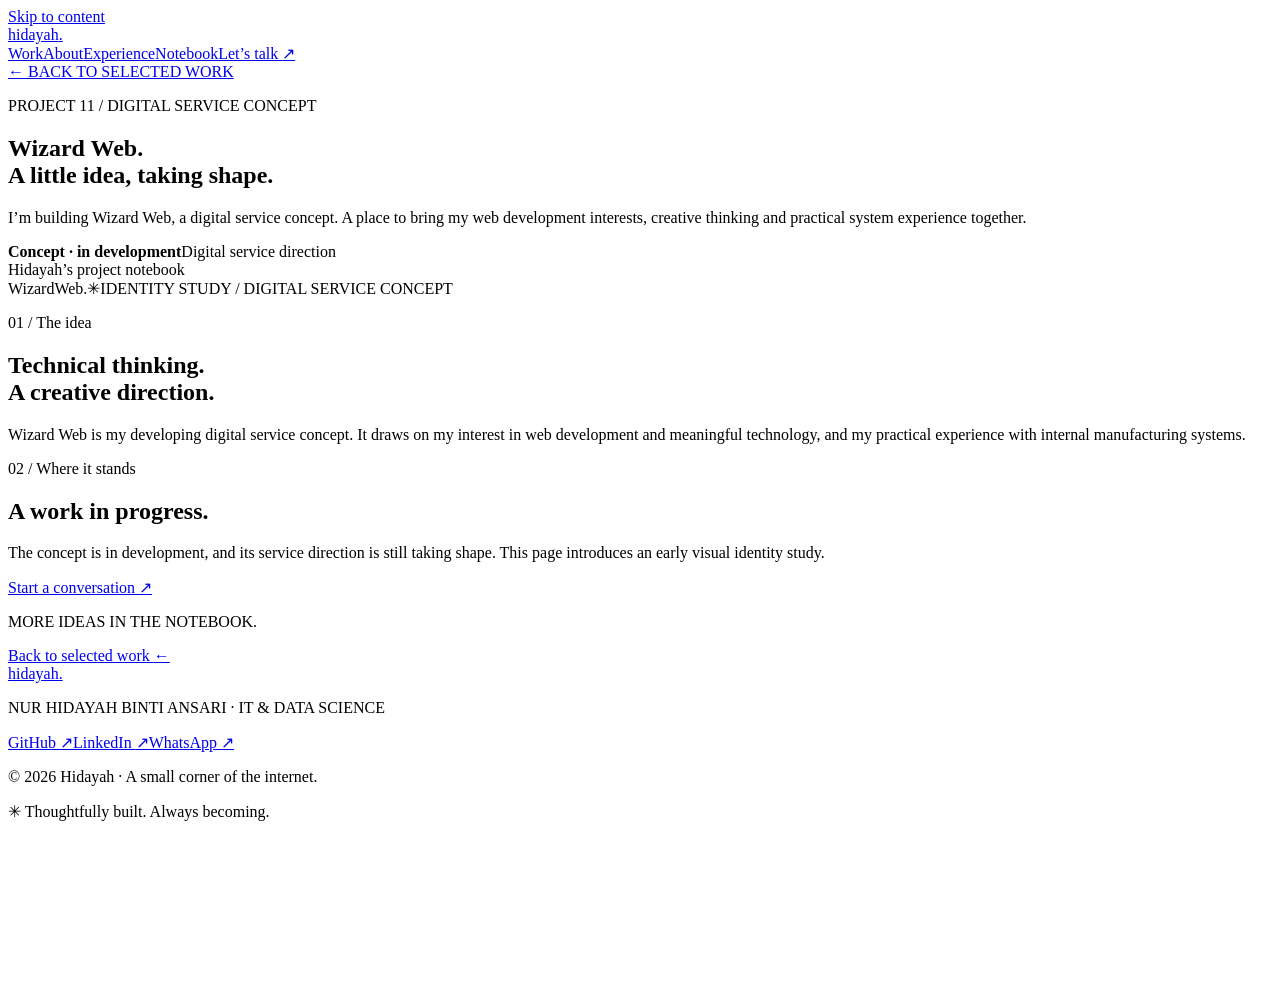
==== projects/wizard-web.html @ aade4ff9 "Add files via upload" ====
<!doctype html>
<html lang="en">
  <head>
    <meta charset="utf-8" />
    <meta name="viewport" content="width=device-width, initial-scale=1" />
    <meta name="color-scheme" content="light" />
    <meta name="theme-color" content="#fafbf8" />
    <title>Wizard Web — Hidayah’s Digital Service Concept</title>
    <meta
      name="description"
      content="Wizard Web is Hidayah’s developing digital service concept, bringing technical thinking, creativity and practical problem-solving together."
    />
    <meta name="author" content="Nur Hidayah Binti Ansari" />
    <link
      rel="canonical"
      href="https://nrhdyh.github.io/Get-To-Know-Me/projects/wizard-web.html"
    />
    <meta property="og:type" content="website" />
    <meta
      property="og:title"
      content="Wizard Web — Hidayah’s Digital Service Concept"
    />
    <meta
      property="og:description"
      content="Wizard Web is Hidayah’s developing digital service concept, bringing technical thinking, creativity and practical problem-solving together."
    />
    <meta
      property="og:url"
      content="https://nrhdyh.github.io/Get-To-Know-Me/projects/wizard-web.html"
    />
    <meta
      property="og:image"
      content="https://nrhdyh.github.io/Get-To-Know-Me/images/me.jpeg"
    />
    <meta name="twitter:card" content="summary_large_image" />
    <link rel="icon" href="../assets/favicon.svg" type="image/svg+xml" />
    <link
      rel="preload"
      href="../assets/fonts/manrope.woff2"
      as="font"
      type="font/woff2"
      crossorigin
    />
    <link rel="stylesheet" href="../assets/site.css" />
    <script src="../assets/site.js" defer></script>
  </head>
  <body id="top">
    <a class="skip-link" href="#main">Skip to content</a>
    <header class="site-header">
      <div class="scroll-progress" id="scrollProgress" aria-hidden="true"></div>
      <div class="wrap header-inner">
        <a class="brand" href="../index.html#top" aria-label="Hidayah, home"
          ><span class="brand-mark" aria-hidden="true"
            ><i></i><i></i><i></i><i></i></span
          ><span>hidayah<span class="dot">.</span></span></a
        >
        <nav class="nav" id="navigation" aria-label="Main navigation">
          <a class="nav-link" href="../index.html#portfolio">Work</a
          ><a class="nav-link" href="../index.html#about">About</a
          ><a class="nav-link" href="../index.html#experience">Experience</a
          ><a class="nav-link" href="../index.html#exploring">Notebook</a
          ><a class="nav-cta" href="../index.html#contact"
            >Let’s talk <span class="arrow" aria-hidden="true">↗</span></a
          >
        </nav>
        <button
          class="motion-toggle"
          type="button"
          data-motion-toggle
          aria-pressed="false"
          hidden
        >
          Motion off</button
        ><button
          class="menu-toggle"
          type="button"
          id="menuToggle"
          aria-expanded="false"
          aria-controls="navigation"
          aria-label="Open navigation"
          hidden
        >
          ☰
        </button>
      </div>
    </header>
    <main id="main">
      <section class="case-hero">
        <div class="wrap">
          <a class="case-back" href="../index.html#portfolio"
            >← BACK TO SELECTED WORK</a
          >
          <p class="eyebrow">PROJECT 11 / DIGITAL SERVICE CONCEPT</p>
          <h1>Wizard Web.<br />A little idea, taking shape.</h1>
          <div class="case-intro">
            <p>
              I’m building Wizard Web, a digital service concept. A place to
              bring my web development interests, creative thinking and
              practical system experience together.
            </p>
            <div class="case-meta">
              <strong>Concept · in development</strong>Digital service direction<br />Hidayah’s
              project notebook
            </div>
          </div>
        </div>
      </section>
      <section class="case-media" aria-label="Wizard Web visual identity study">
        <div class="wrap">
          <div class="wizard-stage concept-visual">
            <span class="wizard-grid" aria-hidden="true"></span
            ><span class="wizard-mark">Wizard<span>Web.</span></span
            ><span class="wizard-spark" aria-hidden="true">✳</span
            ><span class="wizard-annotation"
              >IDENTITY STUDY / DIGITAL SERVICE CONCEPT</span
            >
          </div>
        </div>
      </section>
      <div class="wrap">
        <div class="case-story">
          <section data-reveal>
            <p class="eyebrow"><span class="section-no">01 /</span> The idea</p>
            <h2>Technical thinking.<br />A creative direction.</h2>
            <p>
              Wizard Web is my developing digital service concept. It draws on
              my interest in web development and meaningful technology, and my
              practical experience with internal manufacturing systems.
            </p>
          </section>
          <section data-reveal>
            <p class="eyebrow">
              <span class="section-no">02 /</span> Where it stands
            </p>
            <h2>A work in progress.</h2>
            <p>
              The concept is in development, and its service direction is still
              taking shape. This page introduces an early visual identity study.
            </p>
            <a class="text-link" href="../index.html#contact"
              >Start a conversation
              <span class="arrow" aria-hidden="true">↗</span></a
            >
          </section>
        </div>
        <div class="case-outro">
          <p>MORE IDEAS IN THE NOTEBOOK.</p>
          <a class="btn btn-light" href="../index.html#portfolio"
            >Back to selected work
            <span class="arrow" aria-hidden="true">←</span></a
          >
        </div>
      </div>
    </main>
    <footer class="footer">
      <div class="wrap">
        <div class="footer-top">
          <div>
            <a class="footer-brand" href="../index.html#top">hidayah.</a>
            <p class="footer-name">
              NUR HIDAYAH BINTI ANSARI · IT &amp; DATA SCIENCE
            </p>
          </div>
          <div class="footer-social">
            <a
              href="https://github.com/nrhdyh"
              target="_blank"
              rel="noopener noreferrer"
              >GitHub <span class="arrow" aria-hidden="true">↗</span></a
            ><a
              href="https://www.linkedin.com/in/nur-hidayah-711868215"
              target="_blank"
              rel="noopener noreferrer"
              >LinkedIn <span class="arrow" aria-hidden="true">↗</span></a
            ><a
              href="https://wa.me/60125057046"
              target="_blank"
              rel="noopener noreferrer"
              >WhatsApp <span class="arrow" aria-hidden="true">↗</span></a
            >
          </div>
        </div>
        <div class="footer-bottom">
          <p>© 2026 Hidayah · A small corner of the internet.</p>
          <p class="footer-signature">
            <span aria-hidden="true">✳</span> Thoughtfully built. Always
            becoming.
          </p>
        </div>
      </div>
    </footer>
    <button
      class="back-top"
      id="backTop"
      type="button"
      aria-label="Back to top"
      hidden
    >
      ↑</button
    ><canvas class="cursor-canvas" id="cursorTrail" aria-hidden="true"></canvas
    ><span class="cursor-label" id="cursorLabel" aria-hidden="true"></span>
  </body>
</html>
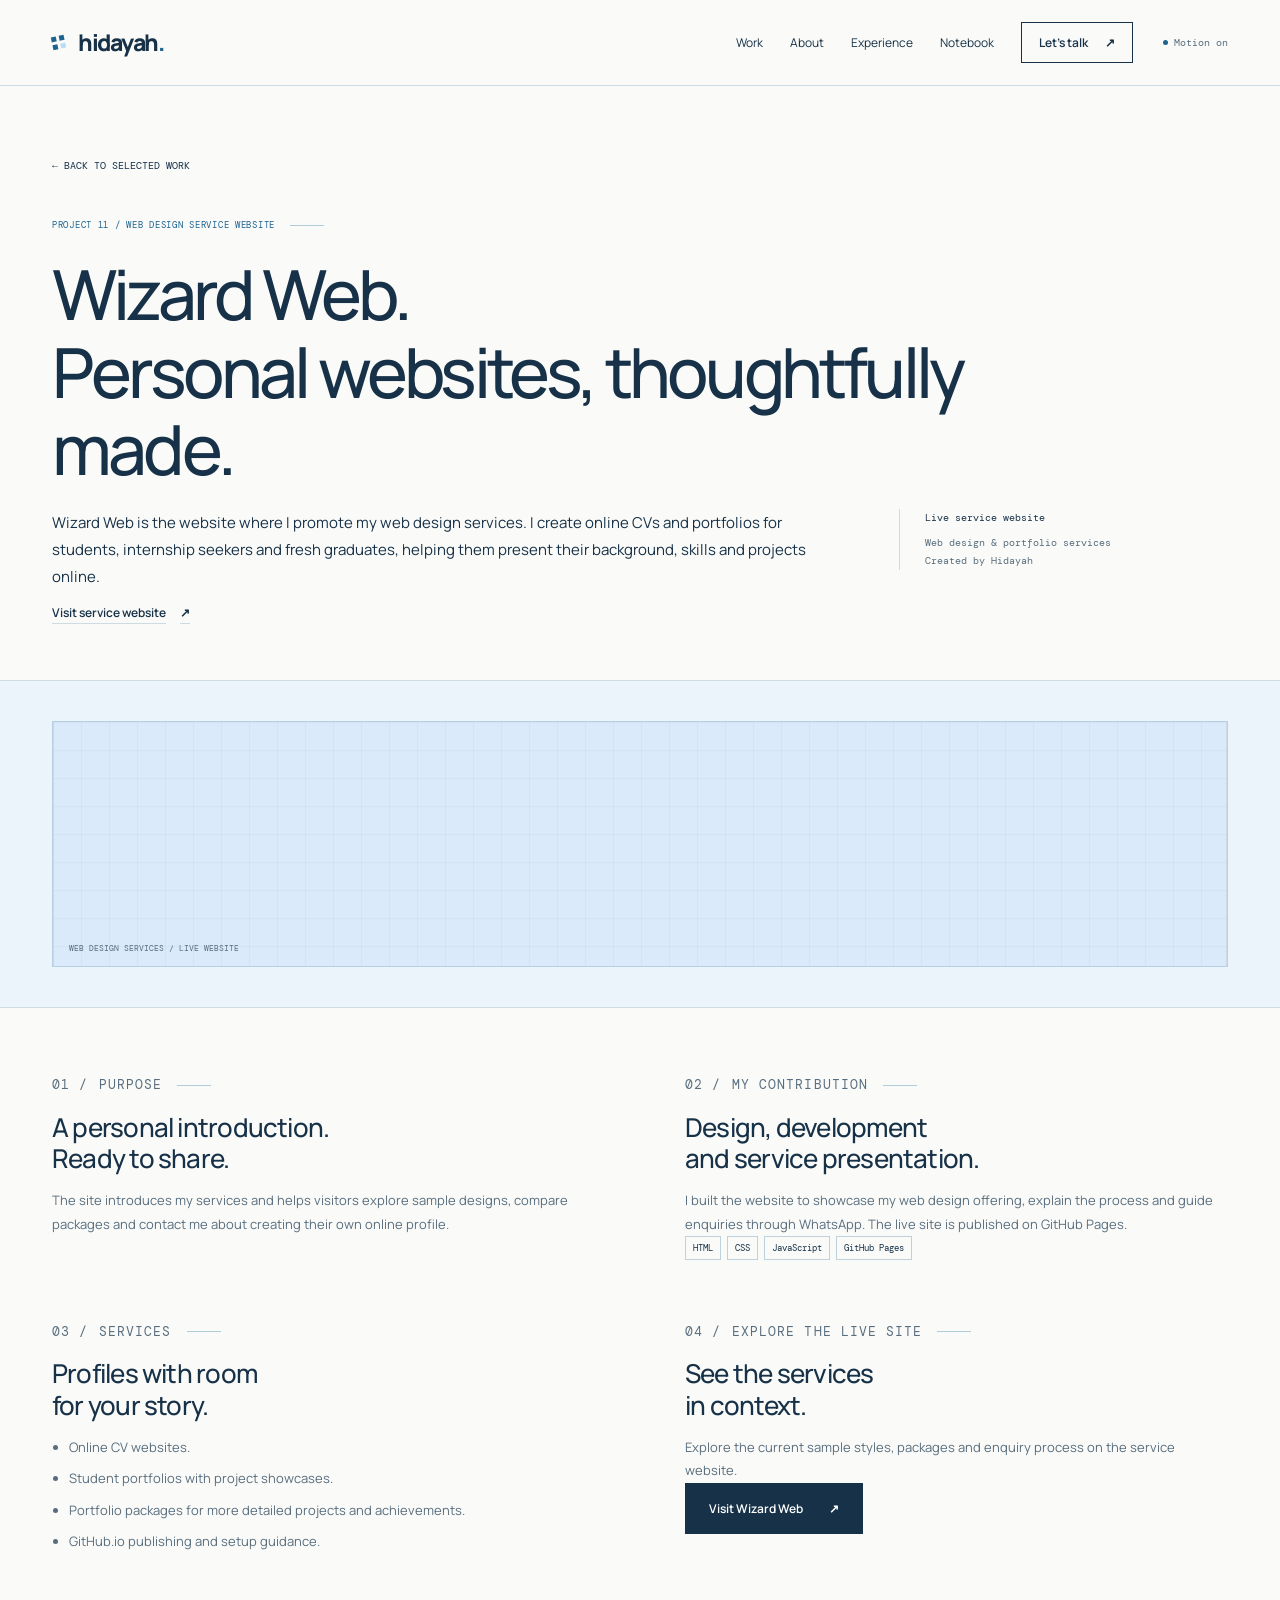
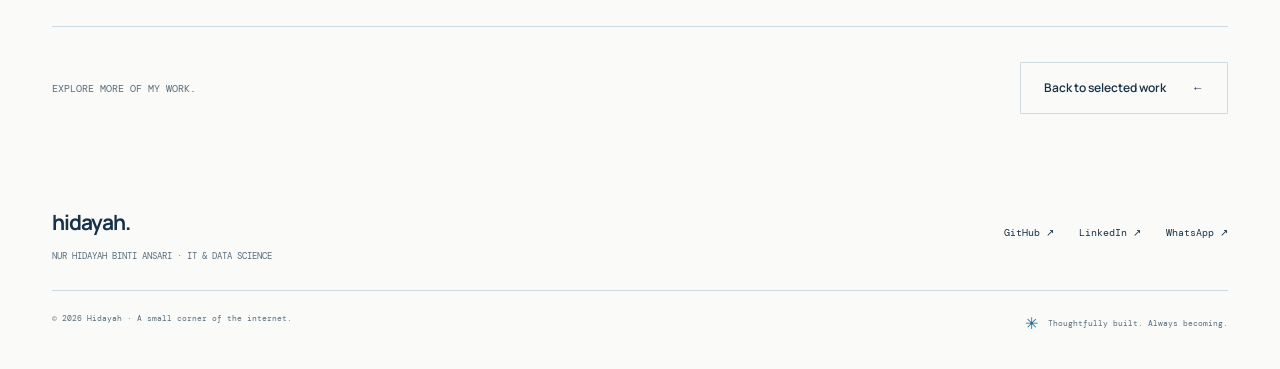
==== commit f2066185: "Revise title and description for Wizard Web page Updated the title and meta description to reflect t" ====
--- a/projects/wizard-web.html
+++ b/projects/wizard-web.html
@@ -5,10 +5,10 @@
     <meta name="viewport" content="width=device-width, initial-scale=1" />
     <meta name="color-scheme" content="light" />
     <meta name="theme-color" content="#fafbf8" />
-    <title>Wizard Web — Hidayah’s Digital Service Concept</title>
+    <title>Wizard Web — Hidayah’s Web Design Services</title>
     <meta
       name="description"
-      content="Wizard Web is Hidayah’s developing digital service concept, bringing technical thinking, creativity and practical problem-solving together."
+      content="Wizard Web is Hidayah’s service website promoting online CV and portfolio creation for students, internship seekers and fresh graduates."
     />
     <meta name="author" content="Nur Hidayah Binti Ansari" />
     <link
@@ -18,11 +18,11 @@
     <meta property="og:type" content="website" />
     <meta
       property="og:title"
-      content="Wizard Web — Hidayah’s Digital Service Concept"
+      content="Wizard Web — Hidayah’s Web Design Services"
     />
     <meta
       property="og:description"
-      content="Wizard Web is Hidayah’s developing digital service concept, bringing technical thinking, creativity and practical problem-solving together."
+      content="Wizard Web is Hidayah’s service website promoting online CV and portfolio creation for students, internship seekers and fresh graduates."
     />
     <meta
       property="og:url"
@@ -90,29 +90,50 @@
           <a class="case-back" href="../index.html#portfolio"
             >← BACK TO SELECTED WORK</a
           >
-          <p class="eyebrow">PROJECT 11 / DIGITAL SERVICE CONCEPT</p>
-          <h1>Wizard Web.<br />A little idea, taking shape.</h1>
+          <p class="eyebrow">PROJECT 11 / WEB DESIGN SERVICE WEBSITE</p>
+          <h1>Wizard Web.<br />Personal websites, thoughtfully made.</h1>
           <div class="case-intro">
-            <p>
-              I’m building Wizard Web, a digital service concept. A place to
-              bring my web development interests, creative thinking and
-              practical system experience together.
-            </p>
+            <div>
+              <p>
+                Wizard Web is the website where I promote my web design
+                services. I create online CVs and portfolios for students,
+                internship seekers and fresh graduates, helping them present
+                their background, skills and projects online.
+              </p>
+              <a
+                class="text-link"
+                href="https://nrhdyh.github.io/Wizard-Web/"
+                target="_blank"
+                rel="noopener noreferrer"
+                >Visit service website
+                <span class="arrow" aria-hidden="true">↗</span></a
+              >
+            </div>
             <div class="case-meta">
-              <strong>Concept · in development</strong>Digital service direction<br />Hidayah’s
-              project notebook
+              <strong>Live service website</strong>Web design &amp; portfolio
+              services<br />Created by Hidayah
             </div>
           </div>
         </div>
       </section>
-      <section class="case-media" aria-label="Wizard Web visual identity study">
+      <section
+        class="case-media"
+        aria-label="Wizard Web service website branding"
+      >
         <div class="wrap">
-          <div class="wizard-stage concept-visual">
-            <span class="wizard-grid" aria-hidden="true"></span
-            ><span class="wizard-mark">Wizard<span>Web.</span></span
-            ><span class="wizard-spark" aria-hidden="true">✳</span
-            ><span class="wizard-annotation"
-              >IDENTITY STUDY / DIGITAL SERVICE CONCEPT</span
+          <div class="wizard-stage service-visual">
+            <span class="wizard-grid" aria-hidden="true"></span>
+            <img
+              class="wizard-logo"
+              src="../assets/images/wizard-web-logo.webp"
+              alt="Wizard Web logo from my service website"
+              width="500"
+              height="198"
+              loading="lazy"
+              decoding="async"
+            />
+            <span class="wizard-annotation"
+              >WEB DESIGN SERVICES / LIVE WEBSITE</span
             >
           </div>
         </div>
@@ -120,31 +141,63 @@
       <div class="wrap">
         <div class="case-story">
           <section data-reveal>
-            <p class="eyebrow"><span class="section-no">01 /</span> The idea</p>
-            <h2>Technical thinking.<br />A creative direction.</h2>
+            <p class="eyebrow"><span class="section-no">01 /</span> Purpose</p>
+            <h2>A personal introduction.<br />Ready to share.</h2>
             <p>
-              Wizard Web is my developing digital service concept. It draws on
-              my interest in web development and meaningful technology, and my
-              practical experience with internal manufacturing systems.
+              The site introduces my services and helps visitors explore sample
+              designs, compare packages and contact me about creating their own
+              online profile.
             </p>
           </section>
           <section data-reveal>
             <p class="eyebrow">
-              <span class="section-no">02 /</span> Where it stands
-            </p>
-            <h2>A work in progress.</h2>
+              <span class="section-no">02 /</span> My contribution
+            </p>
+            <h2>Design, development<br />and service presentation.</h2>
             <p>
-              The concept is in development, and its service direction is still
-              taking shape. This page introduces an early visual identity study.
-            </p>
-            <a class="text-link" href="../index.html#contact"
-              >Start a conversation
+              I built the website to showcase my web design offering, explain
+              the process and guide enquiries through WhatsApp. The live site is
+              published on GitHub Pages.
+            </p>
+            <div class="tech-tags">
+              <span>HTML</span><span>CSS</span><span>JavaScript</span
+              ><span>GitHub Pages</span>
+            </div>
+          </section>
+          <section data-reveal>
+            <p class="eyebrow"><span class="section-no">03 /</span> Services</p>
+            <h2>Profiles with room<br />for your story.</h2>
+            <ul>
+              <li>Online CV websites.</li>
+              <li>Student portfolios with project showcases.</li>
+              <li>
+                Portfolio packages for more detailed projects and achievements.
+              </li>
+              <li>GitHub.io publishing and setup guidance.</li>
+            </ul>
+          </section>
+          <section data-reveal>
+            <p class="eyebrow">
+              <span class="section-no">04 /</span> Explore the live site
+            </p>
+            <h2>See the services<br />in context.</h2>
+            <p>
+              Explore the current sample styles, packages and enquiry process on
+              the service website.
+            </p>
+            <a
+              class="btn"
+              href="https://nrhdyh.github.io/Wizard-Web/"
+              target="_blank"
+              rel="noopener noreferrer"
+              data-magnetic
+              >Visit Wizard Web
               <span class="arrow" aria-hidden="true">↗</span></a
             >
           </section>
         </div>
         <div class="case-outro">
-          <p>MORE IDEAS IN THE NOTEBOOK.</p>
+          <p>EXPLORE MORE OF MY WORK.</p>
           <a class="btn btn-light" href="../index.html#portfolio"
             >Back to selected work
             <span class="arrow" aria-hidden="true">←</span></a
--- a/assets/site.css
+++ b/assets/site.css
@@ -0,0 +1,2609 @@
+@font-face {
+  font-family: Manrope;
+  src: url("fonts/manrope.woff2") format("woff2");
+  font-weight: 200 800;
+  font-display: swap;
+}
+@font-face {
+  font-family: "DM Mono";
+  src: url("fonts/dm-mono.woff2") format("woff2");
+  font-weight: 400;
+  font-display: swap;
+}
+@font-face {
+  font-family: Caveat;
+  src: url("fonts/caveat.woff2") format("woff2");
+  font-weight: 400 700;
+  font-display: swap;
+}
+:root {
+  --paper: #fafbf8;
+  --navy: #173148;
+  --muted: #586d7e;
+  --blue: #1e6390;
+  --sky: #b9def4;
+  --ice: #eaf4fa;
+  --line: #cddce3;
+  --white: #fff;
+  --max: 1240px;
+  --mono: "DM Mono", monospace;
+  --sans: Manrope, "Segoe UI", sans-serif;
+}
+*,
+*::before,
+*::after {
+  box-sizing: border-box;
+}
+html {
+  scroll-behavior: smooth;
+  scroll-padding-top: 100px;
+}
+body {
+  margin: 0;
+  background: var(--paper);
+  color: var(--navy);
+  font: 15px/1.8 var(--sans);
+  -webkit-font-smoothing: antialiased;
+}
+body,
+button,
+input {
+  font-family: var(--sans);
+}
+a {
+  color: inherit;
+  text-decoration: none;
+}
+button,
+input {
+  font-size: inherit;
+}
+button {
+  cursor: pointer;
+}
+button,
+a {
+  -webkit-tap-highlight-color: transparent;
+}
+button {
+  color: inherit;
+}
+h1,
+h2,
+h3,
+h4,
+p {
+  margin: 0;
+}
+h1,
+h2,
+h3,
+h4 {
+  line-height: 1.2;
+}
+img {
+  display: block;
+  max-width: 100%;
+}
+svg {
+  display: block;
+}
+[hidden] {
+  display: none !important;
+}
+::selection {
+  color: var(--navy);
+  background: var(--sky);
+}
+:focus-visible {
+  outline: 3px solid #1e6390;
+  outline-offset: 6px;
+}
+.wrap {
+  width: min(var(--max), calc(100% - 104px));
+  margin-inline: auto;
+}
+.mono,
+.eyebrow,
+.section-no {
+  font-family: var(--mono);
+}
+.sr-only {
+  position: absolute;
+  width: 1px;
+  height: 1px;
+  padding: 0;
+  margin: -1px;
+  overflow: hidden;
+  clip: rect(0, 0, 0, 0);
+  white-space: nowrap;
+  border: 0;
+}
+.skip-link {
+  position: fixed;
+  top: -80px;
+  left: 16px;
+  z-index: 100;
+  padding: 10px 20px;
+  background: var(--navy);
+  color: white;
+}
+.skip-link:focus {
+  top: 12px;
+}
+.site-header {
+  height: 86px;
+  position: sticky;
+  top: 0;
+  z-index: 30;
+  background: rgba(250, 251, 248, 0.97);
+  border-bottom: 1px solid var(--line);
+}
+.header-inner {
+  height: 100%;
+  display: flex;
+  align-items: center;
+  gap: 30px;
+}
+.brand {
+  display: inline-flex;
+  align-items: center;
+  gap: 13px;
+  margin-right: auto;
+  font-size: 23px;
+  font-weight: 800;
+  letter-spacing: -1.3px;
+}
+.brand-mark {
+  display: grid;
+  grid-template-columns: repeat(2, 5px);
+  gap: 3px;
+  transform: rotate(-12deg);
+}
+.brand-mark i {
+  width: 5px;
+  height: 5px;
+  background: var(--blue);
+}
+.brand-mark i:last-child {
+  background: var(--sky);
+}
+.brand .dot {
+  color: var(--blue);
+}
+.nav {
+  display: flex;
+  align-items: center;
+  gap: 27px;
+}
+.nav-link {
+  font-size: 12px;
+  position: relative;
+  padding: 12px 0;
+}
+.nav-link::after {
+  content: "";
+  position: absolute;
+  bottom: 6px;
+  left: 0;
+  width: 100%;
+  height: 1px;
+  background: var(--blue);
+  transform: scaleX(0);
+  transform-origin: left;
+  transition: transform 0.22s;
+}
+.nav-link:hover::after,
+.nav-link[aria-current]::after {
+  transform: scaleX(1);
+}
+.nav-cta {
+  font-size: 12px;
+  font-weight: 600;
+  display: flex;
+  align-items: center;
+  gap: 17px;
+  border: 1px solid var(--navy);
+  padding: 9px 17px;
+}
+.arrow {
+  display: inline-block;
+  transition: transform 0.22s;
+}
+.nav-cta:hover .arrow,
+.btn:hover .arrow,
+.text-link:hover .arrow {
+  transform: translate(3px, -3px);
+}
+.motion-toggle {
+  display: flex;
+  align-items: center;
+  gap: 6px;
+  background: none;
+  border: 0;
+  padding: 10px 0;
+  font: 10px var(--mono);
+  color: var(--muted);
+  min-height: 44px;
+}
+.motion-toggle::before {
+  content: "";
+  width: 5px;
+  height: 5px;
+  background: var(--blue);
+  border-radius: 50%;
+}
+.motion-toggle[aria-pressed="false"]::before {
+  background: var(--muted);
+}
+.menu-toggle {
+  display: none;
+  background: none;
+  border: 1px solid var(--line);
+  width: 44px;
+  height: 44px;
+  font-size: 20px;
+}
+.scroll-progress {
+  position: absolute;
+  bottom: -1px;
+  left: 0;
+  height: 2px;
+  background: var(--blue);
+  width: 100%;
+  transform: scaleX(0);
+  transform-origin: left;
+}
+.hero {
+  position: relative;
+  isolation: isolate;
+  overflow: hidden;
+  padding: 50px 0 0;
+}
+.hero-canvas {
+  position: absolute;
+  inset: 0;
+  width: 100%;
+  height: 100%;
+  z-index: -1;
+  pointer-events: none;
+}
+.hero-topline {
+  display: flex;
+  justify-content: space-between;
+  gap: 20px;
+  font: 10px var(--mono);
+  letter-spacing: 0.06em;
+  color: var(--muted);
+}
+.hero-topline span:first-child {
+  display: flex;
+  align-items: center;
+  gap: 9px;
+}
+.small-cross {
+  font-size: 19px;
+  color: var(--blue);
+}
+.hero-grid {
+  display: grid;
+  grid-template-columns: 1.12fr 1fr;
+  gap: 38px;
+  align-items: center;
+  padding: 58px 0 61px;
+  min-height: 623px;
+}
+.hero-copy {
+  position: relative;
+  z-index: 3;
+}
+.greeting {
+  font:
+    31px Caveat,
+    cursive;
+  color: var(--blue);
+  display: inline-block;
+  transform: rotate(-6deg);
+  margin-bottom: 18px;
+}
+.hero h1 {
+  font-size: clamp(54px, 5.6vw, 83px);
+  font-weight: 600;
+  letter-spacing: -0.068em;
+  line-height: 1.09;
+}
+.line-mask {
+  display: block;
+  overflow: hidden;
+  padding-bottom: 0.08em;
+  margin-bottom: -0.08em;
+}
+.line-mask > span {
+  display: block;
+}
+.hero h1 em {
+  font-family: Georgia, serif;
+  font-weight: 400;
+  color: var(--blue);
+  letter-spacing: -0.05em;
+}
+.hero h1 .last-line {
+  display: flex;
+  align-items: center;
+  gap: 15px;
+}
+.inline-spark {
+  font-family: Georgia, serif;
+  font-size: 62px;
+  font-weight: 400;
+  color: #72b5df;
+  line-height: 0.9;
+}
+.hero-lead {
+  max-width: 460px;
+  color: var(--muted);
+  font-size: 14px;
+  line-height: 1.9;
+  margin-top: 25px;
+}
+.hero-lead strong {
+  color: var(--navy);
+  font-weight: 650;
+}
+.hero-actions {
+  display: flex;
+  align-items: center;
+  flex-wrap: wrap;
+  gap: 24px;
+  margin-top: 29px;
+}
+.btn {
+  position: relative;
+  display: inline-flex;
+  align-items: center;
+  justify-content: center;
+  gap: 26px;
+  padding: 14px 23px;
+  min-height: 50px;
+  background: var(--navy);
+  border: 1px solid var(--navy);
+  color: var(--white);
+  font-size: 12px;
+  font-weight: 600;
+  transition: background 0.2s;
+  will-change: auto;
+}
+.btn:hover {
+  background: #245576;
+}
+.btn-light {
+  background: transparent;
+  color: var(--navy);
+  border-color: var(--line);
+}
+.btn-light:hover {
+  background: var(--ice);
+}
+.btn-sky {
+  background: var(--sky);
+  border-color: var(--sky);
+  color: var(--navy);
+}
+.btn-sky:hover {
+  background: #a5d5f2;
+}
+.text-link {
+  display: inline-flex;
+  align-items: center;
+  gap: 14px;
+  font-size: 12px;
+  font-weight: 600;
+  min-height: 44px;
+  text-decoration: underline;
+  text-decoration-color: var(--line);
+  text-underline-offset: 6px;
+}
+.text-link:hover {
+  text-decoration-color: var(--blue);
+}
+.hero-note {
+  font: 9px var(--mono);
+  color: var(--muted);
+  margin-top: 23px;
+  display: flex;
+  gap: 20px;
+}
+.hero-note span + span::before {
+  content: "·";
+  margin-right: 20px;
+}
+.hero-visual {
+  position: relative;
+  height: 478px;
+  min-width: 0;
+}
+.portrait-shell {
+  position: absolute;
+  left: 17%;
+  top: 8%;
+  width: 67%;
+  height: 86%;
+  border-radius: 48% 48% 2px 2px;
+  background: var(--sky);
+  overflow: hidden;
+  box-shadow: 10px 12px 0 rgba(193, 220, 235, 0.38);
+}
+.portrait-shell img {
+  height: 100%;
+  width: 100%;
+  object-fit: cover;
+  object-position: 49% center;
+}
+.portrait-shell::after {
+  content: "";
+  position: absolute;
+  inset: 0;
+  box-shadow: inset 0 0 0 1px rgba(23, 49, 72, 0.1);
+}
+.orbit {
+  position: absolute;
+  pointer-events: none;
+  border: 1px solid #accfe5;
+  border-radius: 50%;
+  width: 92%;
+  height: 88%;
+  top: 5%;
+  left: 6%;
+  transform: rotate(-25deg);
+}
+.orbit::after {
+  content: "";
+  position: absolute;
+  width: 9px;
+  height: 9px;
+  border-radius: 50%;
+  background: #68aeda;
+  top: 14%;
+  left: 15%;
+  box-shadow: 0 0 0 5px var(--paper);
+}
+.orbit-two {
+  width: 100%;
+  height: 65%;
+  top: 17%;
+  left: 0;
+  transform: rotate(20deg);
+  border-style: dashed;
+  opacity: 0.7;
+}
+.orbit-two::after {
+  top: auto;
+  bottom: 7%;
+  left: 72%;
+  width: 5px;
+  height: 5px;
+}
+.float-panel {
+  position: absolute;
+  background: var(--paper);
+  border: 1px solid #bfd6e3;
+  padding: 12px 16px;
+  z-index: 2;
+  box-shadow: 0 7px 20px rgba(48, 86, 110, 0.04);
+  font-size: 12px;
+  line-height: 1.6;
+}
+.float-panel .panel-label {
+  font: 8px var(--mono);
+  text-transform: uppercase;
+  letter-spacing: 0.09em;
+  display: block;
+  color: var(--muted);
+  margin-bottom: 5px;
+}
+.float-panel .panel-dot {
+  width: 5px;
+  height: 5px;
+  display: inline-block;
+  background: var(--blue);
+  border-radius: 50%;
+  margin-right: 6px;
+}
+.panel-one {
+  top: 9%;
+  right: -2%;
+  transform: rotate(4deg);
+}
+.panel-two {
+  left: -3%;
+  top: 48%;
+  transform: rotate(-4deg);
+}
+.panel-three {
+  bottom: 3%;
+  right: 0;
+  transform: rotate(2deg);
+  background: #dfedf6;
+}
+.panel-three strong {
+  font: 11px var(--mono);
+  font-weight: 400;
+}
+.portrait-caption {
+  position: absolute;
+  bottom: -24px;
+  left: 19%;
+  font: 9px var(--mono);
+  color: var(--muted);
+}
+.visual-cross {
+  position: absolute;
+  right: 8%;
+  top: 49%;
+  font-size: 31px;
+  color: var(--blue);
+}
+.hero-bottom {
+  display: flex;
+  justify-content: space-between;
+  align-items: center;
+  gap: 15px;
+  border-top: 1px solid var(--line);
+  padding: 24px 0;
+  font: 9px var(--mono);
+  color: var(--muted);
+}
+.scroll-cue {
+  display: inline-flex;
+  align-items: center;
+  gap: 12px;
+  color: var(--navy);
+  min-height: 44px;
+}
+.scroll-cue i {
+  width: 17px;
+  height: 26px;
+  border: 1px solid #9eb8c8;
+  border-radius: 10px;
+  position: relative;
+}
+.scroll-cue i::after {
+  content: "";
+  position: absolute;
+  width: 2px;
+  height: 6px;
+  background: var(--blue);
+  top: 5px;
+  left: 6px;
+}
+.hero-bottom .right-note {
+  display: flex;
+  gap: 23px;
+}
+.status-dot {
+  width: 6px;
+  height: 6px;
+  border-radius: 50%;
+  background: #34805d;
+  display: inline-block;
+  margin-right: 8px;
+}
+.section {
+  padding: 99px 0;
+  scroll-margin-top: 88px;
+}
+.section-heading {
+  display: grid;
+  grid-template-columns: 1fr 1fr;
+  align-items: end;
+  gap: 70px;
+  margin-bottom: 46px;
+}
+.section-heading > p {
+  max-width: 385px;
+  justify-self: end;
+  color: var(--muted);
+  font-size: 13px;
+}
+.eyebrow {
+  display: flex;
+  gap: 11px;
+  align-items: center;
+  color: var(--blue);
+  font-size: 9px;
+  letter-spacing: 0.08em;
+  text-transform: uppercase;
+  margin-bottom: 19px;
+}
+.section-no {
+  color: var(--muted);
+}
+.eyebrow::after {
+  content: "";
+  width: 34px;
+  height: 1px;
+  background: #b0ccd9;
+  margin-left: 4px;
+}
+.section h2 {
+  font-size: clamp(35px, 4vw, 55px);
+  font-weight: 500;
+  letter-spacing: -0.05em;
+  line-height: 1.13;
+}
+.section h2 em {
+  font-family: Georgia, serif;
+  font-weight: 400;
+  color: var(--blue);
+}
+.work {
+  background: #edf5f8;
+  border-block: 1px solid var(--line);
+}
+.project-tools {
+  display: flex;
+  align-items: center;
+  justify-content: space-between;
+  flex-wrap: wrap;
+  gap: 20px;
+  border-block: 1px solid var(--line);
+  padding: 12px 0;
+  margin-bottom: 30px;
+}
+.project-filters {
+  display: flex;
+  gap: 17px;
+  flex-wrap: wrap;
+}
+.filter-btn {
+  font: 10px var(--mono);
+  min-height: 44px;
+  background: none;
+  border: 0;
+  padding: 7px 3px;
+  color: var(--muted);
+  position: relative;
+}
+.filter-btn[aria-pressed="true"] {
+  color: var(--navy);
+}
+.filter-btn[aria-pressed="true"]::after {
+  content: "";
+  height: 1px;
+  position: absolute;
+  bottom: 4px;
+  left: 0;
+  right: 0;
+  background: var(--navy);
+}
+.search-wrap input {
+  border: 0;
+  border-bottom: 1px solid #9bb7c8;
+  background: none;
+  padding: 9px 6px;
+  font: 10px var(--mono);
+  width: 160px;
+  min-height: 44px;
+  color: var(--navy);
+}
+.search-wrap input::placeholder {
+  color: var(--muted);
+}
+.project-status {
+  font: 9px var(--mono);
+  color: var(--muted);
+  margin-bottom: 25px;
+}
+.project-category {
+  font: 9px var(--mono);
+  color: var(--muted);
+  text-transform: uppercase;
+  letter-spacing: 0.05em;
+  display: flex;
+  align-items: center;
+  gap: 12px;
+}
+.project-category .project-number {
+  color: var(--blue);
+  margin-right: 3px;
+}
+.project-category .featured-label {
+  margin-left: auto;
+  font-size: 8px;
+  display: flex;
+  align-items: center;
+  gap: 6px;
+  color: var(--blue);
+}
+.feature-project {
+  border-bottom: 1px solid var(--line);
+  padding-bottom: 45px;
+}
+.project-title-row {
+  display: flex;
+  align-items: center;
+  justify-content: space-between;
+  gap: 20px;
+  margin: 16px 0 24px;
+}
+.project-title-row h3 {
+  font-size: 37px;
+  font-weight: 550;
+  letter-spacing: -0.04em;
+}
+.circle-link {
+  width: 48px;
+  height: 48px;
+  min-width: 48px;
+  display: grid;
+  place-items: center;
+  border: 1px solid #a9c5d7;
+  border-radius: 50%;
+  font-size: 22px;
+  transition: background 0.2s;
+}
+.circle-link:hover {
+  background: var(--sky);
+}
+.screenshot-stage {
+  position: relative;
+  display: block;
+  background: #d9e9ed;
+  border: 1px solid #b6cfd7;
+  padding: 35px 55px 0;
+  overflow: hidden;
+  perspective: 1200px;
+}
+.screenshot-stage::before {
+  content: "PROJECT / 001 — SOCIOTRACK";
+  font: 8px var(--mono);
+  letter-spacing: 0.08em;
+  position: absolute;
+  top: 13px;
+  left: 18px;
+  color: #47697c;
+}
+.screenshot-stage img {
+  width: 100%;
+  height: auto;
+  box-shadow: 0 0 45px rgba(39, 74, 83, 0.08);
+  transform-origin: center;
+  transition: transform 0.4s;
+  will-change: auto;
+}
+.image-hover {
+  position: absolute;
+  inset: auto 16px 16px auto;
+  max-width: 330px;
+  background: var(--navy);
+  color: white;
+  padding: 16px 22px;
+  display: flex;
+  gap: 20px;
+  align-items: center;
+  transform: translateY(10px);
+  opacity: 0;
+  transition:
+    opacity 0.22s,
+    transform 0.22s;
+  font-size: 11px;
+  line-height: 1.7;
+  pointer-events: none;
+}
+.screenshot-stage:hover .image-hover,
+.screenshot-stage:focus-visible .image-hover {
+  opacity: 1;
+  transform: translateY(0);
+}
+.image-hover > span:last-child {
+  font-size: 24px;
+}
+.feature-description {
+  display: grid;
+  grid-template-columns: 1.25fr 1fr 1fr;
+  gap: 42px;
+  margin-top: 27px;
+}
+.feature-description h4,
+.project-detail-label {
+  font: 8px var(--mono);
+  letter-spacing: 0.07em;
+  color: var(--blue);
+  text-transform: uppercase;
+  margin-bottom: 9px;
+}
+.feature-description p {
+  font-size: 12px;
+  color: var(--muted);
+  line-height: 1.85;
+}
+.tech-tags {
+  display: flex;
+  flex-wrap: wrap;
+  gap: 6px;
+}
+.tech-tags span {
+  font: 9px var(--mono);
+  border: 1px solid #bdd2dd;
+  padding: 5px 7px;
+  transition: background 0.2s;
+}
+.tech-tags span:hover {
+  background: var(--sky);
+}
+.project-pair {
+  display: grid;
+  grid-template-columns: 1.05fr 0.95fr;
+  gap: 55px;
+  padding-top: 43px;
+  align-items: start;
+}
+.project-preview {
+  min-width: 0;
+  transition: box-shadow 0.2s;
+  transform-style: preserve-3d;
+}
+.project-preview .project-title-row h3 {
+  font-size: 24px;
+}
+.project-preview p {
+  font-size: 12px;
+  color: var(--muted);
+  margin-top: 17px;
+  max-width: 440px;
+}
+.project-preview .text-link {
+  margin-top: 8px;
+}
+.small-stage {
+  padding: 28px 22px 0;
+  background: #dce8f0;
+}
+.small-stage::before {
+  content: "INTERNAL SYSTEM / ORIGINAL PREVIEW";
+}
+.small-stage img {
+  aspect-ratio: 1.95;
+  object-fit: contain;
+  background: white;
+}
+.wizard-project {
+  margin-top: 46px;
+}
+.wizard-stage {
+  height: 246px;
+  position: relative;
+  background: #dbeafa;
+  border: 1px solid #b8cfe4;
+  display: flex;
+  align-items: center;
+  justify-content: center;
+  overflow: hidden;
+}
+.wizard-grid {
+  position: absolute;
+  inset: 0;
+  background-image:
+    linear-gradient(#b4cfe340 1px, transparent 1px),
+    linear-gradient(90deg, #b4cfe340 1px, transparent 1px);
+  background-size: 28px 28px;
+}
+.wizard-mark {
+  position: relative;
+  font-size: 48px;
+  font-weight: 600;
+  line-height: 1.02;
+  letter-spacing: -3px;
+  z-index: 1;
+}
+.wizard-mark span {
+  font-family: Georgia, serif;
+  font-style: italic;
+  font-weight: 400;
+  color: var(--blue);
+  display: block;
+}
+.wizard-spark {
+  position: absolute;
+  right: 24%;
+  top: 18%;
+  font-size: 55px;
+  color: #5d9bcc;
+}
+.wizard-annotation {
+  position: absolute;
+  left: 16px;
+  bottom: 13px;
+  font: 8px var(--mono);
+  color: var(--muted);
+}
+.wizard-stage .image-hover {
+  inset: auto 12px 12px auto;
+}
+.wizard-stage:hover .image-hover,
+.wizard-stage:focus-visible .image-hover {
+  opacity: 1;
+  transform: none;
+}
+.project-library {
+  margin-top: 58px;
+  border-top: 1px solid var(--line);
+}
+.project-library summary {
+  cursor: pointer;
+  list-style: none;
+  display: flex;
+  align-items: center;
+  justify-content: space-between;
+  gap: 20px;
+  padding: 25px 0;
+  font-size: 17px;
+  letter-spacing: -0.02em;
+}
+.project-library summary::-webkit-details-marker {
+  display: none;
+}
+.project-library summary small {
+  font: 9px var(--mono);
+  color: var(--muted);
+  margin-left: 15px;
+}
+.project-library summary .plus {
+  font-size: 25px;
+  font-weight: 400;
+}
+.project-library[open] summary .plus {
+  transform: rotate(45deg);
+}
+.library-row {
+  display: grid;
+  grid-template-columns: 34px 140px 1fr auto;
+  align-items: center;
+  gap: 24px;
+  padding: 21px 0;
+  border-top: 1px solid var(--line);
+}
+.library-row .project-number {
+  font: 9px var(--mono);
+  color: var(--muted);
+}
+.library-image {
+  aspect-ratio: 1.9;
+  border: 1px solid #b9cbd6;
+  background: white;
+  overflow: hidden;
+}
+.library-image img {
+  width: 100%;
+  height: 100%;
+  object-fit: contain;
+}
+.library-info h3 {
+  font-size: 16px;
+  font-weight: 600;
+  letter-spacing: -0.025em;
+  margin-bottom: 4px;
+}
+.library-info p {
+  font-size: 11px;
+  color: var(--muted);
+  max-width: 590px;
+}
+.library-info .project-category {
+  margin-bottom: 7px;
+  font-size: 8px;
+}
+.library-action {
+  font: 9px var(--mono);
+  padding: 12px 0;
+  display: inline-flex;
+  gap: 10px;
+  min-height: 44px;
+}
+.empty-state {
+  padding: 45px;
+  text-align: center;
+  border: 1px dashed var(--line);
+}
+.empty-state p {
+  color: var(--muted);
+  margin: 10px 0 18px;
+}
+.about-grid {
+  display: grid;
+  grid-template-columns: 0.78fr 1.22fr;
+  gap: 98px;
+}
+.about-aside {
+  position: relative;
+  border: 1px solid var(--line);
+  background: var(--ice);
+  padding: 31px;
+  max-width: 370px;
+  align-self: start;
+}
+.about-aside::before {
+  content: "";
+  position: absolute;
+  width: 70px;
+  height: 19px;
+  top: -9px;
+  left: 38%;
+  background: rgba(166, 198, 219, 0.6);
+  transform: rotate(-5deg);
+}
+.about-aside .note-title {
+  font:
+    27px Caveat,
+    cursive;
+  color: var(--blue);
+  margin-bottom: 25px;
+}
+.about-aside dt {
+  font: 8px var(--mono);
+  text-transform: uppercase;
+  color: var(--muted);
+  margin-top: 15px;
+}
+.about-aside dd {
+  font-size: 12px;
+  margin: 4px 0 0;
+  overflow-wrap: anywhere;
+}
+.about-aside dl {
+  margin: 0;
+}
+.about-doodle {
+  display: flex;
+  align-items: center;
+  justify-content: space-between;
+  margin-top: 28px;
+  border-top: 1px dashed #9cbacd;
+  padding-top: 15px;
+  font: 9px var(--mono);
+  color: var(--muted);
+}
+.about-doodle span:last-child {
+  font:
+    26px Caveat,
+    cursive;
+  color: var(--blue);
+  transform: rotate(-5deg);
+}
+.about-copy h3 {
+  font-size: 29px;
+  font-weight: 500;
+  letter-spacing: -0.04em;
+  line-height: 1.4;
+  margin-bottom: 23px;
+}
+.about-copy p {
+  font-size: 13px;
+  color: var(--muted);
+  margin-bottom: 17px;
+}
+.about-copy .text-link {
+  margin-top: 10px;
+}
+.about-copy .mini-values {
+  display: flex;
+  gap: 27px;
+  border-top: 1px solid var(--line);
+  margin-top: 24px;
+  padding-top: 20px;
+  font: 9px var(--mono);
+  color: var(--blue);
+}
+.experience {
+  padding-top: 0;
+}
+.experience-layout {
+  display: grid;
+  grid-template-columns: 0.68fr 1.32fr;
+  gap: 88px;
+}
+.experience-layout h2 {
+  max-width: 300px;
+}
+.timeline-item {
+  padding: 29px 0;
+  border-top: 1px solid var(--line);
+  display: grid;
+  grid-template-columns: 155px 1fr;
+  gap: 20px;
+}
+.timeline-item:last-child {
+  border-bottom: 1px solid var(--line);
+}
+.timeline-date {
+  font: 9px/1.8 var(--mono);
+  color: var(--muted);
+}
+.timeline-date span {
+  display: block;
+  color: var(--blue);
+  margin-top: 8px;
+}
+.timeline-item h3 {
+  font-size: 18px;
+  font-weight: 600;
+  letter-spacing: -0.02em;
+  margin-bottom: 7px;
+}
+.timeline-item h4 {
+  font-size: 11px;
+  font-weight: 500;
+  color: var(--blue);
+  margin-bottom: 12px;
+}
+.timeline-item ul {
+  padding-left: 17px;
+  margin: 0;
+  font-size: 11px;
+  color: var(--muted);
+}
+.timeline-item li {
+  margin-bottom: 5px;
+}
+.timeline-item li::marker {
+  color: #6b9ebb;
+}
+.education {
+  background: var(--ice);
+  border-block: 1px solid var(--line);
+}
+.education-layout {
+  display: grid;
+  grid-template-columns: 1.25fr 0.75fr;
+  gap: 80px;
+}
+.education-list article {
+  display: grid;
+  grid-template-columns: 100px 1fr;
+  gap: 27px;
+  border-top: 1px solid #bfd3df;
+  padding: 22px 0;
+}
+.education-list .date {
+  font: 9px var(--mono);
+  color: var(--muted);
+  padding-top: 4px;
+}
+.education-list h3 {
+  font-size: 17px;
+  font-weight: 600;
+  margin-bottom: 7px;
+  letter-spacing: -0.02em;
+}
+.education-list .qualification {
+  font-size: 11px;
+  color: var(--muted);
+}
+.education-list .grade {
+  font: 9px var(--mono);
+  color: var(--blue);
+  margin-top: 9px;
+}
+.achievement-note {
+  position: relative;
+  padding: 30px;
+  border: 1px solid #accbdf;
+  background: var(--paper);
+  align-self: start;
+  transform: rotate(2deg);
+}
+.award-star {
+  font-size: 48px;
+  color: var(--blue);
+  line-height: 1;
+}
+.achievement-note .small-label {
+  display: block;
+  font: 8px var(--mono);
+  color: var(--muted);
+  text-transform: uppercase;
+  margin: 19px 0 12px;
+}
+.achievement-note h3 {
+  font-size: 25px;
+  font-weight: 500;
+  line-height: 1.3;
+  letter-spacing: -0.04em;
+}
+.achievement-note h3 em {
+  font-family: Georgia, serif;
+  font-weight: 400;
+  color: var(--blue);
+}
+.achievement-note p {
+  font-size: 11px;
+  line-height: 1.9;
+  color: var(--muted);
+  margin-top: 14px;
+}
+.milestone-row {
+  display: grid;
+  grid-template-columns: 1fr 1fr;
+  gap: 35px;
+  margin-top: 24px;
+}
+.milestone-row article {
+  border-top: 1px solid #bfd3df;
+  padding-top: 20px;
+}
+.milestone-row h3 {
+  font-size: 13px;
+  font-weight: 600;
+  margin-bottom: 8px;
+}
+.milestone-row p {
+  color: var(--muted);
+  font-size: 11px;
+}
+.skill-rows {
+  border-top: 1px solid var(--line);
+}
+.skill-row {
+  display: grid;
+  grid-template-columns: 40px 230px 1fr;
+  gap: 35px;
+  border-bottom: 1px solid var(--line);
+  padding: 27px 0;
+}
+.skill-row .number {
+  font: 9px var(--mono);
+  color: var(--muted);
+  padding-top: 6px;
+}
+.skill-row h3 {
+  font-size: 17px;
+  font-weight: 600;
+  letter-spacing: -0.02em;
+}
+.skill-row p {
+  font-size: 11px;
+  color: var(--muted);
+  margin-top: 7px;
+}
+.skill-chips {
+  display: flex;
+  align-content: start;
+  flex-wrap: wrap;
+  gap: 8px;
+  padding-top: 3px;
+}
+.skill-chip {
+  background: none;
+  border: 1px solid var(--line);
+  font: 10px var(--mono);
+  padding: 8px 12px;
+  min-height: 38px;
+  transition:
+    background 0.2s,
+    border-color 0.2s;
+}
+.skill-chip:hover,
+.skill-chip[aria-pressed="true"] {
+  background: var(--ice);
+  border-color: #91b9d2;
+}
+.skill-insight {
+  font-size: 12px;
+  color: var(--muted);
+  min-height: 55px;
+  margin-top: 19px;
+}
+.skill-insight strong {
+  color: var(--navy);
+}
+.exploring {
+  padding-top: 0;
+}
+.explore-panel {
+  border: 1px solid var(--line);
+  display: grid;
+  grid-template-columns: 0.9fr 1.1fr;
+  background: #f0f6f9;
+}
+.explore-intro {
+  padding: 42px;
+  border-right: 1px solid var(--line);
+  position: relative;
+  overflow: hidden;
+}
+.explore-intro h2 {
+  font-size: 36px;
+  max-width: 300px;
+}
+.explore-intro p {
+  font-size: 12px;
+  color: var(--muted);
+  margin-top: 20px;
+  max-width: 280px;
+}
+.explore-intro .doodle {
+  position: absolute;
+  bottom: 14px;
+  right: 25px;
+  font:
+    26px Caveat,
+    cursive;
+  color: var(--blue);
+  transform: rotate(-6deg);
+}
+.explore-notes {
+  padding: 16px 35px;
+}
+.explore-notes article {
+  display: grid;
+  grid-template-columns: 35px 1fr;
+  gap: 20px;
+  padding: 23px 0;
+  border-bottom: 1px solid var(--line);
+}
+.explore-notes article:last-child {
+  border: 0;
+}
+.explore-notes .glyph {
+  color: var(--blue);
+  font-size: 23px;
+}
+.explore-notes h3 {
+  font-size: 14px;
+  font-weight: 600;
+  letter-spacing: -0.02em;
+  margin-bottom: 6px;
+}
+.explore-notes p {
+  font-size: 11px;
+  color: var(--muted);
+  max-width: 390px;
+}
+.contact {
+  position: relative;
+  background: #cfe7f6;
+  border-block: 1px solid #b6d3e6;
+  overflow: hidden;
+  isolation: isolate;
+}
+.contact-canvas {
+  position: absolute;
+  inset: 0;
+  width: 100%;
+  height: 100%;
+  pointer-events: none;
+  z-index: -1;
+}
+.contact .section-heading {
+  grid-template-columns: 1.3fr 0.7fr;
+  margin-bottom: 35px;
+}
+.contact h2 {
+  font-size: clamp(44px, 5.5vw, 74px);
+}
+.contact .eyebrow {
+  color: #365d78;
+}
+.contact .section-heading p {
+  color: #3c5c71;
+}
+.contact-actions {
+  display: flex;
+  justify-content: space-between;
+  align-items: center;
+  gap: 25px;
+  flex-wrap: wrap;
+}
+.contact-email {
+  font-size: clamp(14px, 2.2vw, 25px);
+  letter-spacing: -0.03em;
+  border-bottom: 1px solid #7eabc5;
+  padding: 8px 0;
+  display: inline-flex;
+  align-items: center;
+  gap: 25px;
+}
+.contact-links {
+  display: flex;
+  align-items: center;
+  gap: 26px;
+}
+.contact-bottom {
+  border-top: 1px solid #a7c8dd;
+  margin-top: 52px;
+  padding-top: 23px;
+  display: flex;
+  justify-content: space-between;
+  gap: 25px;
+  font: 9px var(--mono);
+  color: #426078;
+}
+.contact-bottom a {
+  text-decoration: underline;
+  text-underline-offset: 5px;
+}
+.contact-halo {
+  position: absolute;
+  right: -140px;
+  top: -130px;
+  width: 500px;
+  height: 500px;
+  border: 1px solid #acd1e6;
+  border-radius: 50%;
+  pointer-events: none;
+  z-index: -1;
+}
+.contact-halo::after {
+  content: "";
+  position: absolute;
+  inset: 40px;
+  border: 1px dashed #b1d0e1;
+  border-radius: 50%;
+}
+.footer {
+  padding: 35px 0;
+}
+.footer-top {
+  display: flex;
+  justify-content: space-between;
+  align-items: center;
+  gap: 25px;
+}
+.footer-brand {
+  font-size: 21px;
+  font-weight: 700;
+  letter-spacing: -1px;
+}
+.footer-name {
+  font: 9px var(--mono);
+  color: var(--muted);
+  margin-top: 8px;
+}
+.footer-social {
+  display: flex;
+  gap: 25px;
+  font: 10px var(--mono);
+}
+.footer-social a {
+  padding: 10px 0;
+}
+.footer-social a:hover {
+  color: var(--blue);
+}
+.footer-bottom {
+  display: flex;
+  justify-content: space-between;
+  border-top: 1px solid var(--line);
+  padding-top: 22px;
+  margin-top: 28px;
+  font: 8px var(--mono);
+  color: var(--muted);
+  gap: 20px;
+}
+.footer-signature {
+  display: flex;
+  align-items: center;
+  gap: 10px;
+}
+.footer-signature span {
+  color: var(--blue);
+  font-size: 16px;
+}
+.back-top {
+  position: fixed;
+  bottom: 20px;
+  right: 20px;
+  z-index: 25;
+  background: var(--paper);
+  border: 1px solid #adc8d8;
+  color: var(--navy);
+  width: 42px;
+  height: 42px;
+  font-size: 20px;
+}
+.cursor-canvas {
+  position: fixed;
+  inset: 0;
+  width: 100%;
+  height: 100%;
+  z-index: 50;
+  pointer-events: none;
+}
+.cursor-label {
+  position: fixed;
+  z-index: 51;
+  pointer-events: none;
+  font: 8px var(--mono);
+  background: var(--navy);
+  color: white;
+  padding: 7px 10px;
+  opacity: 0;
+  transition: opacity 0.15s;
+  transform: translate(16px, 20px);
+}
+.cursor-label.is-visible {
+  opacity: 1;
+}
+.case-hero {
+  padding: 57px 0 46px;
+}
+.case-back {
+  font: 10px var(--mono);
+  display: inline-flex;
+  gap: 14px;
+  align-items: center;
+  min-height: 44px;
+  margin-bottom: 30px;
+}
+.case-hero h1 {
+  font-size: clamp(39px, 5.4vw, 73px);
+  max-width: 1000px;
+  letter-spacing: -0.055em;
+  font-weight: 500;
+  line-height: 1.12;
+  margin: 22px 0;
+}
+.case-intro {
+  display: grid;
+  grid-template-columns: 1.4fr 0.6fr;
+  gap: 80px;
+  align-items: start;
+}
+.case-intro > p {
+  font-size: 15px;
+  color: var(--muted);
+  max-width: 700px;
+}
+.case-meta {
+  font: 10px/1.8 var(--mono);
+  border-left: 1px solid var(--line);
+  padding-left: 25px;
+  color: var(--muted);
+}
+.case-meta strong {
+  display: block;
+  color: var(--navy);
+  font-weight: 400;
+  margin-bottom: 7px;
+}
+.case-media {
+  background: var(--ice);
+  border-block: 1px solid var(--line);
+  padding: 40px 0;
+}
+.case-media img {
+  width: 100%;
+  height: auto;
+  border: 1px solid var(--line);
+}
+.case-media figcaption {
+  font: 9px/1.8 var(--mono);
+  color: var(--muted);
+  margin-top: 13px;
+}
+.case-media figure {
+  margin: 0;
+}
+.case-story {
+  display: grid;
+  grid-template-columns: 1fr 1fr;
+  gap: 60px 90px;
+  padding: 65px 0;
+}
+.case-story h2 {
+  font-size: 26px;
+  font-weight: 500;
+  letter-spacing: -0.03em;
+  margin-bottom: 15px;
+}
+.case-story p,
+.case-story li {
+  font-size: 13px;
+  color: var(--muted);
+}
+.case-story ul {
+  padding-left: 17px;
+  margin: 0;
+}
+.case-story li {
+  margin-bottom: 8px;
+}
+.case-story .eyebrow {
+  margin-bottom: 15px;
+}
+.case-outro {
+  border-top: 1px solid var(--line);
+  padding: 35px 0 55px;
+  display: flex;
+  justify-content: space-between;
+  gap: 20px;
+  align-items: center;
+}
+.case-outro p {
+  font: 10px var(--mono);
+  color: var(--muted);
+}
+.concept-visual {
+  max-width: 900px;
+  margin: auto;
+  height: 320px;
+}
+.concept-visual .wizard-mark {
+  font-size: 80px;
+}
+.concept-visual .wizard-spark {
+  right: 23%;
+  font-size: 100px;
+}
+.motion-active .line-mask > span {
+  animation: line-in 0.75s cubic-bezier(0.22, 0.68, 0, 1) both;
+}
+.motion-active .line-mask:nth-child(2) > span {
+  animation-delay: 0.1s;
+}
+.motion-active .line-mask:nth-child(3) > span {
+  animation-delay: 0.2s;
+}
+.motion-active .greeting {
+  animation: greeting-in 0.7s ease both;
+}
+.motion-active .hero-lead,
+.motion-active .hero-actions,
+.motion-active .hero-note {
+  animation: fade-up 0.65s 0.25s both;
+}
+.motion-active .hero-actions {
+  animation-delay: 0.35s;
+}
+.motion-active .hero-note {
+  animation-delay: 0.4s;
+}
+.motion-active .hero-visual {
+  animation: fade-up 0.9s 0.1s both;
+}
+.motion-active .orbit {
+  animation: orbit-one 35s linear infinite;
+}
+.motion-active .orbit-two {
+  animation: orbit-two 42s linear infinite;
+}
+.motion-active .panel-one {
+  animation: float-one 7s ease-in-out infinite;
+}
+.motion-active .panel-two {
+  animation: float-two 8.5s ease-in-out infinite;
+}
+.motion-active .panel-three {
+  animation: float-three 6s ease-in-out infinite;
+}
+.motion-active .scroll-cue i::after {
+  animation: scroll-tick 2s ease-in-out infinite;
+}
+.motion-active .contact-halo {
+  animation: orbit-one 45s linear infinite;
+}
+.motion-active .reveal-ready {
+  opacity: 0;
+  transform: translateY(17px);
+  transition:
+    opacity 0.55s ease,
+    transform 0.6s cubic-bezier(0.22, 0.68, 0, 1);
+  transition-delay: var(--reveal-delay, 0s);
+}
+.motion-active .reveal-ready.is-visible {
+  opacity: 1;
+  transform: translateY(0);
+}
+.motion-active .image-reveal.reveal-ready {
+  opacity: 1;
+  transform: none;
+  clip-path: inset(0 0 10% 0);
+  transition: clip-path 0.7s ease;
+}
+.motion-active .image-reveal.is-visible {
+  clip-path: inset(0);
+}
+.page-hidden * {
+  animation-play-state: paused !important;
+}
+@keyframes line-in {
+  from {
+    transform: translateY(108%);
+  }
+  to {
+    transform: translateY(0);
+  }
+}
+@keyframes fade-up {
+  from {
+    opacity: 0;
+    transform: translateY(16px);
+  }
+  to {
+    opacity: 1;
+    transform: translateY(0);
+  }
+}
+@keyframes greeting-in {
+  from {
+    opacity: 0;
+    transform: rotate(-9deg) translateY(8px);
+  }
+  to {
+    opacity: 1;
+    transform: rotate(-6deg);
+  }
+}
+@keyframes orbit-one {
+  from {
+    transform: rotate(-25deg);
+  }
+  to {
+    transform: rotate(335deg);
+  }
+}
+@keyframes orbit-two {
+  from {
+    transform: rotate(20deg);
+  }
+  to {
+    transform: rotate(-340deg);
+  }
+}
+@keyframes float-one {
+  0%,
+  100% {
+    transform: translateY(0) rotate(4deg);
+  }
+  50% {
+    transform: translateY(-9px) rotate(3deg);
+  }
+}
+@keyframes float-two {
+  0%,
+  100% {
+    transform: translateY(0) rotate(-4deg);
+  }
+  50% {
+    transform: translateY(7px) rotate(-3deg);
+  }
+}
+@keyframes float-three {
+  0%,
+  100% {
+    transform: translateY(0) rotate(2deg);
+  }
+  50% {
+    transform: translateY(-6px) rotate(1deg);
+  }
+}
+@keyframes scroll-tick {
+  0%,
+  100% {
+    transform: translateY(0);
+    opacity: 1;
+  }
+  70% {
+    transform: translateY(8px);
+    opacity: 0.3;
+  }
+}
+@media (min-width: 1500px) {
+  .hero-grid {
+    padding-top: 75px;
+    padding-bottom: 75px;
+  }
+  .hero h1 {
+    font-size: 89px;
+  }
+}
+@media (max-width: 1100px) {
+  .wrap {
+    width: calc(100% - 64px);
+  }
+  .nav {
+    gap: 18px;
+  }
+  .header-inner {
+    gap: 20px;
+  }
+  .hero-grid {
+    gap: 20px;
+  }
+  .hero h1 {
+    font-size: 64px;
+  }
+  .hero-visual {
+    height: 430px;
+  }
+  .float-panel {
+    padding: 10px 12px;
+  }
+  .panel-one {
+    right: -3%;
+  }
+  .panel-two {
+    left: 0;
+  }
+  .about-grid {
+    gap: 65px;
+  }
+  .experience-layout {
+    gap: 45px;
+  }
+  .timeline-item {
+    grid-template-columns: 120px 1fr;
+  }
+  .skill-row {
+    grid-template-columns: 30px 210px 1fr;
+    gap: 22px;
+  }
+  .education-layout {
+    gap: 45px;
+  }
+  .feature-description {
+    gap: 27px;
+  }
+}
+@media (max-width: 900px) {
+  .site-header {
+    height: 74px;
+  }
+  .header-inner {
+    gap: 20px;
+  }
+  .menu-toggle {
+    display: block;
+  }
+  .nav {
+    display: flex;
+    flex-wrap: wrap;
+    gap: 20px;
+    background: var(--paper);
+    position: absolute;
+    top: 73px;
+    left: 0;
+    right: 0;
+    padding: 20px 32px;
+    border-bottom: 1px solid var(--line);
+  }
+  .js-enabled .nav {
+    display: none;
+  }
+  .js-enabled .nav.is-open {
+    display: flex;
+  }
+  .nav-cta {
+    margin-left: auto;
+  }
+  .motion-toggle {
+    margin-left: auto;
+  }
+  .brand {
+    margin-right: auto;
+  }
+  .hero-topline {
+    font-size: 8px;
+  }
+  .hero-grid {
+    grid-template-columns: 1fr 1fr;
+    min-height: 540px;
+    padding: 45px 0 55px;
+  }
+  .hero h1 {
+    font-size: 54px;
+  }
+  .hero-visual {
+    height: 390px;
+  }
+  .hero-lead {
+    font-size: 12px;
+  }
+  .hero-actions {
+    gap: 16px;
+  }
+  .btn {
+    padding: 13px 17px;
+    gap: 16px;
+    font-size: 11px;
+  }
+  .float-panel {
+    font-size: 10px;
+  }
+  .panel-one {
+    top: 6%;
+  }
+  .panel-two {
+    top: 50%;
+  }
+  .panel-three {
+    right: -1%;
+  }
+  .hero-note {
+    font-size: 8px;
+    gap: 8px;
+  }
+  .hero-note span + span::before {
+    margin-right: 8px;
+  }
+  .portrait-caption {
+    font-size: 8px;
+    left: 15%;
+  }
+  .hero-bottom .right-note span:last-child {
+    display: none;
+  }
+  .section {
+    padding: 75px 0;
+  }
+  .section-heading {
+    gap: 35px;
+  }
+  .section-heading > p {
+    font-size: 12px;
+  }
+  .section h2 {
+    font-size: 42px;
+  }
+  .screenshot-stage {
+    padding: 30px 30px 0;
+  }
+  .feature-description {
+    grid-template-columns: 1fr 1fr;
+    gap: 23px;
+  }
+  .feature-description > div:last-child {
+    grid-column: 1/-1;
+  }
+  .project-pair {
+    gap: 30px;
+  }
+  .project-preview .project-title-row h3 {
+    font-size: 21px;
+  }
+  .small-stage {
+    padding: 28px 15px 0;
+  }
+  .wizard-stage {
+    height: 190px;
+  }
+  .wizard-mark {
+    font-size: 39px;
+  }
+  .wizard-spark {
+    font-size: 40px;
+  }
+  .about-grid {
+    gap: 45px;
+    grid-template-columns: 0.85fr 1.15fr;
+  }
+  .about-aside {
+    padding: 23px;
+  }
+  .about-copy h3 {
+    font-size: 25px;
+  }
+  .experience {
+    padding-top: 0;
+  }
+  .experience-layout {
+    grid-template-columns: 1fr;
+    gap: 35px;
+  }
+  .timeline-item {
+    grid-template-columns: 160px 1fr;
+  }
+  .education-layout {
+    gap: 30px;
+  }
+  .education-list article {
+    grid-template-columns: 72px 1fr;
+    gap: 20px;
+  }
+  .education-list h3 {
+    font-size: 15px;
+  }
+  .achievement-note {
+    padding: 25px;
+  }
+  .achievement-note h3 {
+    font-size: 22px;
+  }
+  .skill-row {
+    grid-template-columns: 25px 180px 1fr;
+  }
+  .exploring {
+    padding-top: 0;
+  }
+  .explore-intro {
+    padding: 32px;
+  }
+  .explore-intro h2 {
+    font-size: 31px;
+  }
+  .contact h2 {
+    font-size: 54px;
+  }
+  .contact .section-heading {
+    gap: 35px;
+  }
+  .case-intro {
+    gap: 40px;
+  }
+  .case-story {
+    gap: 45px;
+  }
+}
+@media (max-width: 650px) {
+  .wrap {
+    width: calc(100% - 40px);
+  }
+  .header-inner {
+    gap: 15px;
+  }
+  .brand {
+    font-size: 21px;
+  }
+  .motion-toggle {
+    font-size: 8px;
+  }
+  .nav {
+    gap: 15px 23px;
+    padding: 20px;
+  }
+  .nav-cta {
+    margin-left: 0;
+  }
+  .hero {
+    padding-top: 27px;
+  }
+  .hero-topline > span:last-child {
+    display: none;
+  }
+  .hero-grid {
+    grid-template-columns: 1fr;
+    padding: 30px 0 38px;
+    gap: 35px;
+    min-height: 0;
+  }
+  .greeting {
+    font-size: 29px;
+    margin-bottom: 15px;
+  }
+  .hero h1 {
+    font-size: clamp(50px, 11.8vw, 74px);
+    letter-spacing: -0.065em;
+  }
+  .inline-spark {
+    font-size: 47px;
+  }
+  .hero-lead {
+    font-size: 13px;
+    max-width: 430px;
+    margin-top: 22px;
+  }
+  .hero-actions {
+    margin-top: 24px;
+    gap: 20px;
+  }
+  .hero-note {
+    margin-top: 21px;
+    font-size: 8px;
+    gap: 14px;
+  }
+  .hero-note span + span::before {
+    margin-right: 14px;
+  }
+  .hero-visual {
+    height: 405px;
+    width: 100%;
+    max-width: 405px;
+    justify-self: center;
+    margin-top: 8px;
+  }
+  .portrait-shell {
+    left: 18%;
+    width: 65%;
+  }
+  .panel-one {
+    right: 0;
+    top: 7%;
+  }
+  .panel-two {
+    left: 0;
+    top: 45%;
+  }
+  .panel-three {
+    right: 0;
+    bottom: 4%;
+    font-size: 10px;
+  }
+  .portrait-caption {
+    bottom: -9px;
+    left: 21%;
+  }
+  .hero-bottom {
+    font-size: 8px;
+    padding: 13px 0;
+    gap: 10px;
+  }
+  .hero-bottom .right-note {
+    gap: 0;
+  }
+  .section {
+    padding: 64px 0;
+  }
+  .section-heading {
+    grid-template-columns: 1fr;
+    gap: 22px;
+    margin-bottom: 32px;
+  }
+  .section-heading > p {
+    justify-self: start;
+    max-width: 370px;
+  }
+  .eyebrow {
+    font-size: 8px;
+    margin-bottom: 15px;
+  }
+  .section h2 {
+    font-size: 40px;
+  }
+  .project-tools {
+    gap: 8px;
+    padding: 10px 0;
+  }
+  .project-filters {
+    gap: 13px;
+  }
+  .filter-btn {
+    font-size: 9px;
+  }
+  .search-wrap {
+    width: 100%;
+  }
+  .search-wrap input {
+    width: 100%;
+  }
+  .project-status {
+    font-size: 8px;
+    margin-bottom: 23px;
+  }
+  .project-category {
+    font-size: 8px;
+    gap: 8px;
+  }
+  .project-category .featured-label {
+    font-size: 7px;
+  }
+  .project-title-row {
+    margin: 16px 0 20px;
+  }
+  .project-title-row h3 {
+    font-size: 30px;
+  }
+  .circle-link {
+    width: 42px;
+    height: 42px;
+    min-width: 42px;
+    font-size: 20px;
+  }
+  .screenshot-stage {
+    padding: 28px 12px 0;
+  }
+  .screenshot-stage::before {
+    font-size: 7px;
+    left: 12px;
+  }
+  .image-hover {
+    display: none;
+  }
+  .feature-description {
+    grid-template-columns: 1fr;
+    gap: 20px;
+    margin-top: 23px;
+  }
+  .feature-description > div:last-child {
+    grid-column: auto;
+  }
+  .feature-description p {
+    font-size: 12px;
+  }
+  .feature-project {
+    padding-bottom: 32px;
+  }
+  .project-pair {
+    grid-template-columns: 1fr;
+    gap: 33px;
+    padding-top: 32px;
+  }
+  .project-preview .project-title-row h3 {
+    font-size: 25px;
+  }
+  .small-stage {
+    padding: 28px 15px 0;
+  }
+  .wizard-project {
+    margin-top: 0;
+  }
+  .wizard-stage {
+    height: 240px;
+  }
+  .wizard-mark {
+    font-size: 49px;
+  }
+  .wizard-spark {
+    font-size: 58px;
+  }
+  .project-preview p {
+    margin-top: 17px;
+  }
+  .project-library {
+    margin-top: 35px;
+  }
+  .project-library summary {
+    font-size: 15px;
+    padding: 22px 0;
+  }
+  .project-library summary small {
+    font-size: 8px;
+    display: block;
+    margin: 5px 0 0;
+  }
+  .library-row {
+    grid-template-columns: 23px 1fr 26px;
+    gap: 12px;
+    padding: 21px 0;
+  }
+  .library-image {
+    display: none;
+  }
+  .library-action {
+    font-size: 0;
+    justify-content: end;
+  }
+  .library-action .arrow {
+    font-size: 18px;
+  }
+  .library-info h3 {
+    font-size: 14px;
+  }
+  .library-info p {
+    font-size: 11px;
+  }
+  .library-row .project-number {
+    font-size: 8px;
+  }
+  .about-grid {
+    grid-template-columns: 1fr;
+    gap: 35px;
+  }
+  .about-copy {
+    grid-row: 1;
+  }
+  .about-copy h3 {
+    font-size: 25px;
+  }
+  .about-aside {
+    max-width: 100%;
+    margin-top: 7px;
+    padding: 28px;
+  }
+  .about-aside dl {
+    display: grid;
+    grid-template-columns: 1fr 1fr;
+    gap: 0 18px;
+  }
+  .about-aside .detail-wide {
+    grid-column: 1/-1;
+  }
+  .about-copy .mini-values {
+    gap: 20px;
+    font-size: 8px;
+  }
+  .experience {
+    padding-top: 0;
+  }
+  .experience-layout {
+    gap: 30px;
+  }
+  .timeline-item {
+    grid-template-columns: 1fr;
+    gap: 13px;
+    padding: 25px 0;
+  }
+  .timeline-date {
+    display: flex;
+    justify-content: space-between;
+    gap: 10px;
+    flex-wrap: wrap;
+  }
+  .timeline-date span {
+    margin: 0;
+  }
+  .timeline-item h3 {
+    font-size: 17px;
+  }
+  .timeline-item ul {
+    font-size: 12px;
+    line-height: 1.85;
+  }
+  .education-layout {
+    grid-template-columns: 1fr;
+    gap: 32px;
+  }
+  .education-list article {
+    grid-template-columns: 75px 1fr;
+    gap: 18px;
+  }
+  .education-list h3 {
+    font-size: 16px;
+  }
+  .achievement-note {
+    transform: none;
+    padding: 29px;
+  }
+  .achievement-note h3 {
+    font-size: 28px;
+    max-width: 300px;
+  }
+  .milestone-row {
+    grid-template-columns: 1fr;
+    gap: 22px;
+  }
+  .skill-row {
+    grid-template-columns: 25px 1fr;
+    gap: 14px;
+    padding: 23px 0;
+  }
+  .skill-row .skill-chips {
+    grid-column: 2;
+  }
+  .skill-row p {
+    max-width: 330px;
+  }
+  .skill-chip {
+    min-height: 42px;
+    font-size: 9px;
+    padding: 8px 10px;
+  }
+  .skill-insight {
+    font-size: 11px;
+    min-height: 75px;
+  }
+  .exploring {
+    padding-top: 0;
+  }
+  .explore-panel {
+    grid-template-columns: 1fr;
+  }
+  .explore-intro {
+    padding: 29px;
+    border-right: 0;
+    border-bottom: 1px solid var(--line);
+  }
+  .explore-intro h2 {
+    font-size: 36px;
+  }
+  .explore-intro .doodle {
+    bottom: 20px;
+    font-size: 23px;
+  }
+  .explore-intro p {
+    padding-bottom: 24px;
+  }
+  .explore-notes {
+    padding: 5px 25px;
+  }
+  .explore-notes article {
+    gap: 14px;
+    grid-template-columns: 25px 1fr;
+  }
+  .explore-notes p {
+    font-size: 12px;
+  }
+  .contact .section-heading {
+    grid-template-columns: 1fr;
+    gap: 24px;
+  }
+  .contact h2 {
+    font-size: 46px;
+  }
+  .contact-email {
+    font-size: clamp(13px, 3.9vw, 19px);
+    gap: 16px;
+    letter-spacing: -0.02em;
+  }
+  .contact-actions {
+    gap: 25px;
+  }
+  .contact-links {
+    gap: 20px;
+  }
+  .contact-bottom {
+    margin-top: 32px;
+    flex-direction: column;
+    gap: 17px;
+    font-size: 8px;
+  }
+  .footer {
+    padding: 28px 0;
+  }
+  .footer-top {
+    flex-direction: column;
+    align-items: start;
+    gap: 17px;
+  }
+  .footer-name {
+    font-size: 8px;
+  }
+  .footer-social {
+    gap: 22px;
+    font-size: 9px;
+  }
+  .footer-bottom {
+    flex-direction: column;
+    gap: 15px;
+    font-size: 8px;
+  }
+  .back-top {
+    right: 13px;
+    bottom: 13px;
+    width: 38px;
+    height: 38px;
+  }
+  .case-hero {
+    padding-top: 30px;
+  }
+  .case-back {
+    margin-bottom: 20px;
+  }
+  .case-hero h1 {
+    font-size: 42px;
+  }
+  .case-intro {
+    grid-template-columns: 1fr;
+    gap: 23px;
+  }
+  .case-intro > p {
+    font-size: 13px;
+  }
+  .case-meta {
+    font-size: 9px;
+  }
+  .case-media {
+    padding: 20px 0;
+  }
+  .case-story {
+    grid-template-columns: 1fr;
+    gap: 35px;
+    padding: 45px 0;
+  }
+  .case-outro {
+    align-items: start;
+    flex-direction: column;
+    gap: 20px;
+  }
+  .concept-visual {
+    height: 250px;
+  }
+  .concept-visual .wizard-mark {
+    font-size: 60px;
+  }
+  .concept-visual .wizard-spark {
+    font-size: 70px;
+    right: 16%;
+  }
+  .motion-active .reveal-ready {
+    transform: translateY(9px);
+    transition-duration: 0.35s;
+    transition-delay: 0s;
+  }
+  .motion-active .orbit,
+  .motion-active .float-panel,
+  .motion-active .contact-halo {
+    animation: none;
+  }
+}
+@media (prefers-reduced-motion: reduce) {
+  html {
+    scroll-behavior: auto;
+  }
+  *,
+  *::before,
+  *::after {
+    animation: none !important;
+    transition: none !important;
+  }
+  .motion-active .reveal-ready {
+    opacity: 1;
+    transform: none;
+    clip-path: none;
+  }
+  .cursor-canvas,
+  .cursor-label {
+    display: none !important;
+  }
+}
+html.motion-off {
+  scroll-behavior: auto;
+}
+.motion-off *,
+.motion-off *::before,
+.motion-off *::after {
+  animation: none !important;
+  transition: none !important;
+}
+.motion-off .reveal-ready {
+  opacity: 1;
+  transform: none;
+  clip-path: none;
+}
+.motion-off .cursor-canvas,
+.motion-off .cursor-label {
+  display: none !important;
+}
+@view-transition {
+  navigation: auto;
+}
+::view-transition-group(root) {
+  background: #dceefa;
+}
+::view-transition-old(root) {
+  animation: page-out 0.16s ease both;
+}
+::view-transition-new(root) {
+  animation: page-in 0.26s ease both;
+}
+@keyframes page-out {
+  to {
+    opacity: 0;
+    transform: translateY(-3px);
+  }
+}
+@keyframes page-in {
+  from {
+    opacity: 0;
+    clip-path: polygon(0 0, 100% 0, 100% 90%, 0 100%);
+  }
+  to {
+    opacity: 1;
+    clip-path: polygon(0 0, 100% 0, 100% 100%, 0 100%);
+  }
+}
+@media (hover: none), (pointer: coarse) {
+  .cursor-canvas,
+  .cursor-label {
+    display: none !important;
+  }
+}
+@media (max-width: 900px) {
+  html:not(.js-enabled) .site-header {
+    height: auto;
+    position: static;
+  }
+  html:not(.js-enabled) .header-inner {
+    flex-wrap: wrap;
+    padding: 18px 0;
+  }
+  html:not(.js-enabled) .brand {
+    width: 100%;
+  }
+  html:not(.js-enabled) .nav {
+    position: static;
+    border: 0;
+    padding: 0;
+    width: 100%;
+    gap: 10px 20px;
+  }
+}
+@media (prefers-reduced-motion: reduce) {
+  ::view-transition-old(root),
+  ::view-transition-new(root) {
+    animation: none !important;
+  }
+}
+html.motion-off::view-transition-old(root),
+html.motion-off::view-transition-new(root) {
+  animation: none !important;
+}
